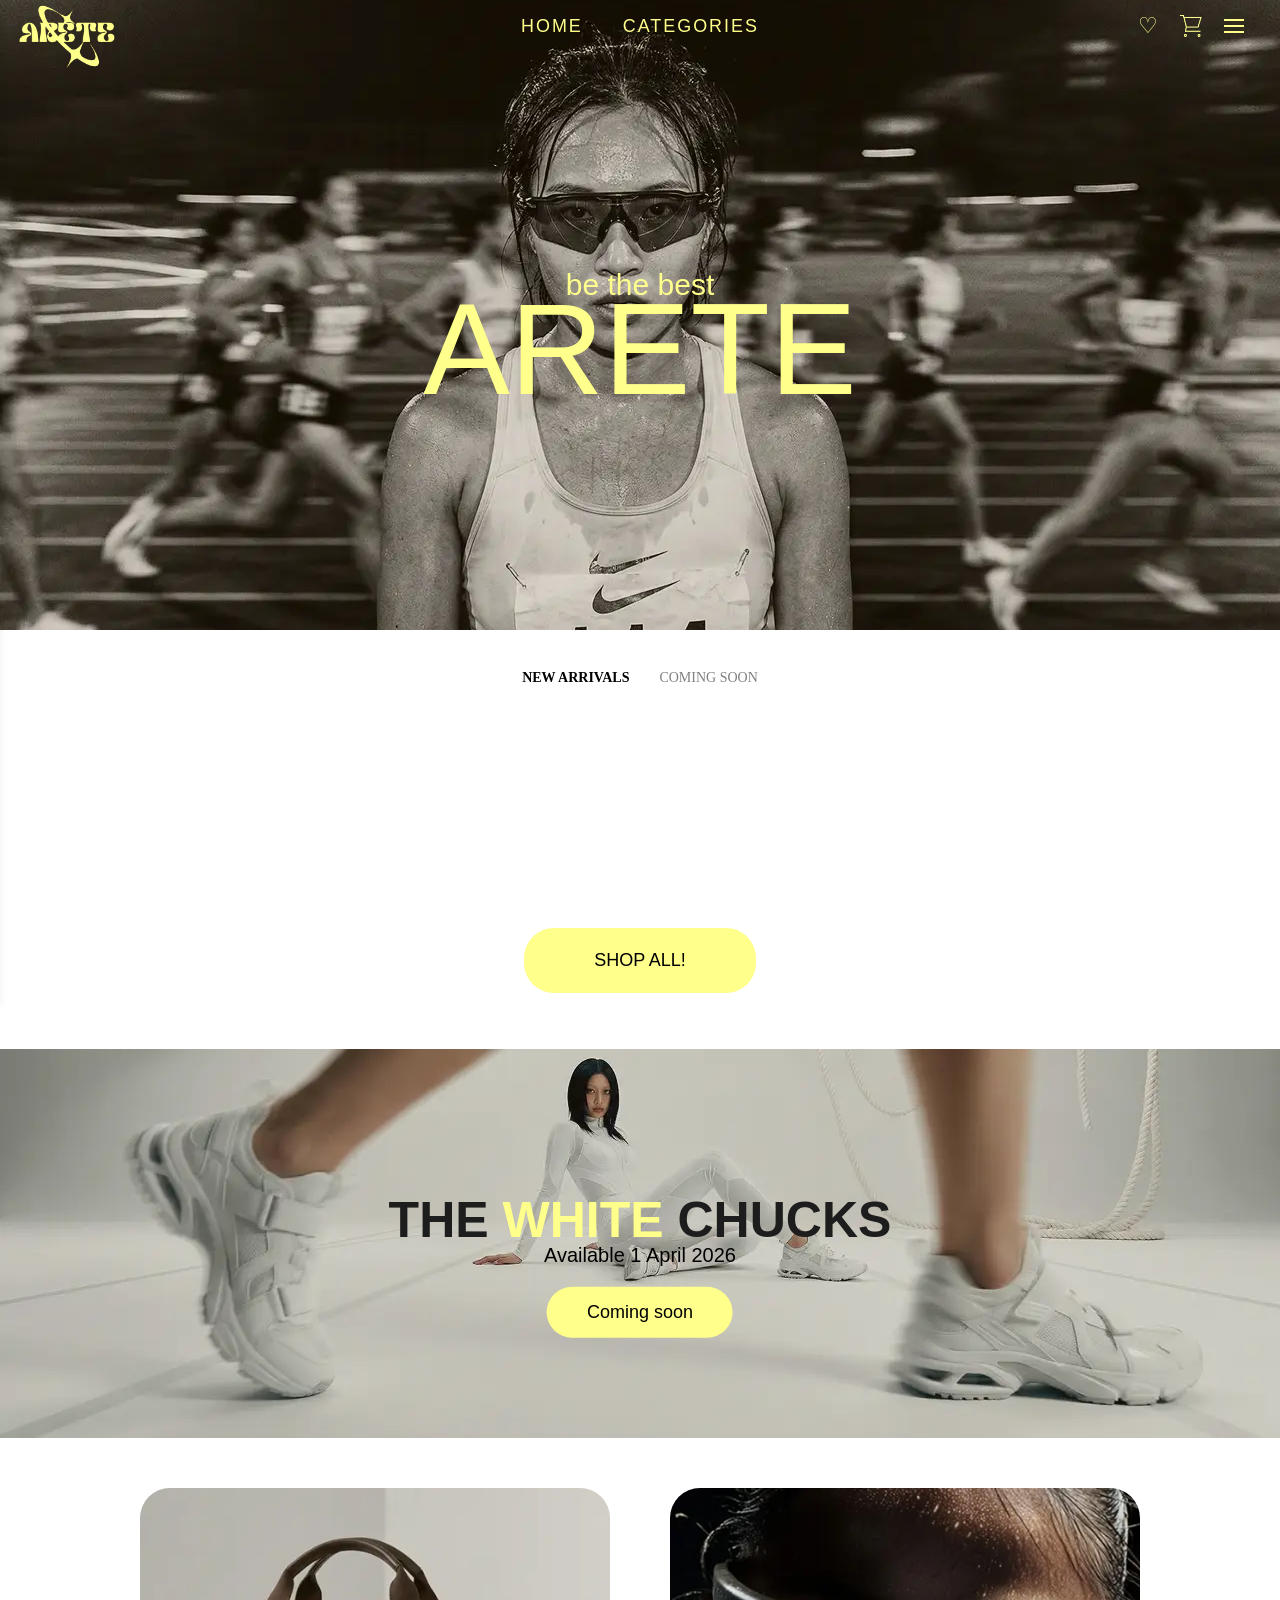
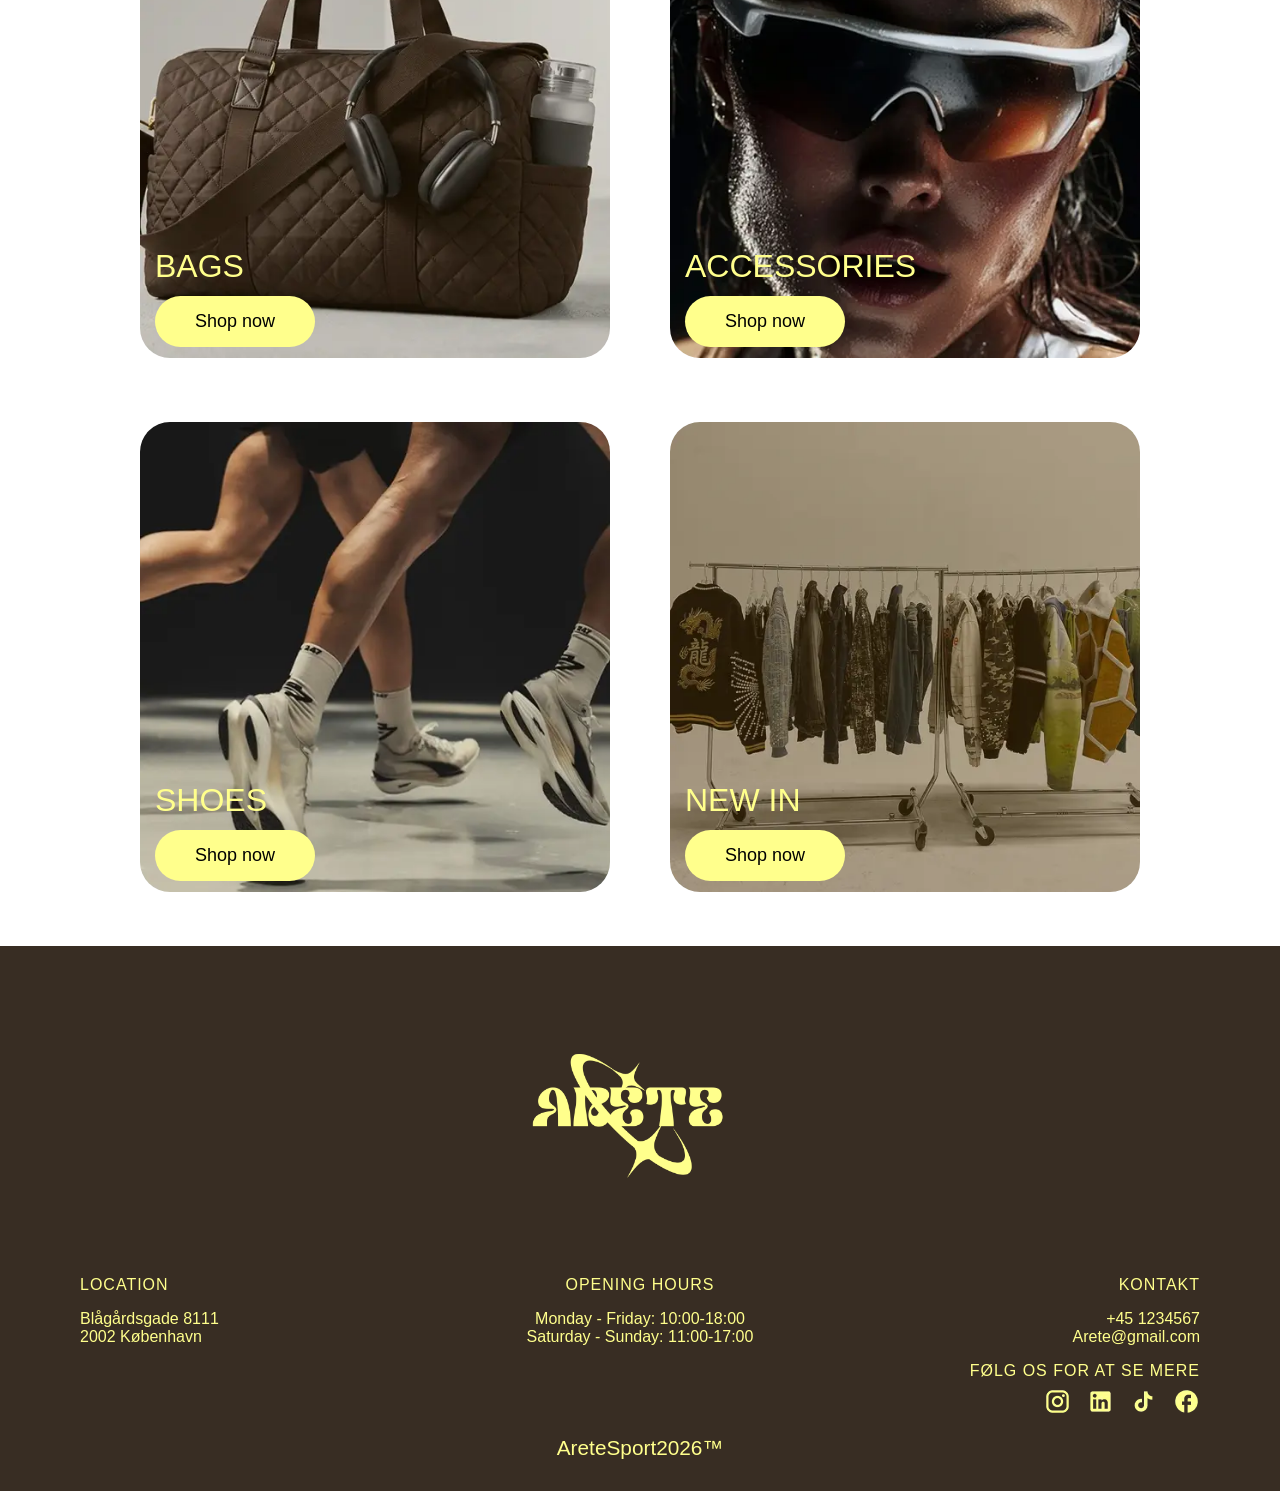
==== index.html @ aaf53ac3 "html maps" ====
<!doctype html>
<html lang="en">
  <head>
    <meta charset="UTF-8" />
    <meta name="viewport" content="width=device-width, initial-scale=1.0" />
    <title>ARETE</title>
    <link rel="icon" type="image/svg+xml" href="/img.categorylist/favicon2.png" />
    <link rel="stylesheet" href="../css/generel.css" />
    <link rel="stylesheet" href="../css/index.css" />
    <link rel="stylesheet" href="../css/cart.css" />
    <link rel="stylesheet" href="../css/favourites.css" />
    <link rel="stylesheet" href="../fonts/AlbertSans-VariableFont_wght.woff" />
    <link rel="stylesheet" href="../fonts/Archivo-VariableFont_wdth,wght.woff" />
    <link rel="stylesheet" href="../fonts/ArchivoBlack-Regular.woff" />
    <link rel="stylesheet" href="../fonts/ArchivoNarrow-VariableFont_wght.woff" />
  </head>
  <body>
    <header>
      <div class="topbar">
        <a class="logo" href="index.html">
          <img src="../img.categorylist/logo4.png" alt="Logo" />
        </a>

        <nav class="main-nav" aria-label="Primær navigation">
          <a href="index.html">HOME</a>
          <a href="categorylist.html">CATEGORIES</a>
        </nav>

        <div class="actions">
          <button id="favorites-icon" class="nav-icon">♡<span class="favorites-bubble">0</span></button>
          <img src="/img.categorylist/Vector_result.webp" alt="kurv" class="icon" />
          <!--  <div id="cart-icon">
            <i class="ri-shopping-cart-2-line"></i>
            <span class="cart-item-count"></span>
          </div> -->

          <button class="burger" id="burgerBtn"><span></span><span></span><span></span></button>
          <div class="burger-dropdown" id="burgerDropdown">
            <a href="index.html">HOME</a>
            <a href="categorylist.html">CATEGORIES</a>
          </div>
        </div>
      </div>
    </header>

    <div class="cart">
      <h2>Your Cart</h2>
      <div class="cart-content">
        <div class="cart-box"></div>
        <div class="total">
          <div class="total-title">Total</div>
          <div class="total-price">DKK,-</div>
        </div>
        <button class="btn-buy">Go to checkout</button>
        <i class="ri-close-line" id="cart-close"></i>
      </div>
    </div>

    <main>
      <section class="hero">
        <img class="heropicture" src="../img.index/landing.webp" />
        <p class="subtitle">be the best</p>
        <h1 class="hero-title">ARETE</h1>
      </section>

      <section class="products">
        <div class="product-tabs">
          <span class="active">NEW ARRIVALS</span>
          <span class="coming-soon">COMING SOON</span>
        </div>

        <div class="product-grid"></div>

        <div class="shop-all">
          <button href="categorylist.html">SHOP ALL!</button>
        </div>
      </section>

      <section class="promo">
        <img class="chucks" src="../img.index/chucks.webp" />
        <div class="promo-indhold">
          <h2 class="chucks-h2">THE <span>WHITE</span> CHUCKS</h2>
          <p class="chucks-p">Available 1 April 2026</p>
          <button href="" class="shop-now">Coming soon</button>
        </div>
      </section>

      <section class="categories">
        <div class="category">
          <img src="../img.index/b1.webp" alt="tasker" />
          <h3>BAGS</h3>
          <!-- <button href="https://www.dr.dk/" class="shop-now">Shop now</button> -->
          <a href="productlist.html?category=womens-bags" class="shop-now">Shop now</a>
        </div>
        <!-- productlist.html?category=womens-bags -->
        <div class="category">
          <img src="../img.index/b2.webp" alt="accessories" />
          <h3>ACCESSORIES</h3>
          <a href="categorylist.html" class="shop-now">Shop now</a>
        </div>

        <div class="category">
          <img src="../img.index/b3.webp" alt="sko" />
          <h3>SHOES</h3>
          <a href="categorylist.html" class="shop-now">Shop now</a>
        </div>

        <div class="category">
          <img src="../img.index/b4.webp" alt="Nye arrivals" />
          <h3>NEW IN</h3>
          <a href="productlist.html?category=sunglasses" class="shop-now">Shop now</a>
        </div>
      </section>
    </main>

    <footer class="footer">
      <!-- <h2 class="footer-title">ARETE</h2> -->
      <img class="footerlogo" src="../img.categorylist/logo4.png" />
      <div class="grid-3">
        <div class="footer-section-location">
          <h3>LOCATION</h3>
          <p>Blågårdsgade 8111<br />2002 København</p>
        </div>
        <div class="footer-section-hours">
          <h3>OPENING HOURS</h3>
          <p>
            Monday - Friday: 10:00-18:00<br />
            Saturday - Sunday: 11:00-17:00
          </p>
        </div>
        <div class="footer-section-contact">
          <h3>KONTAKT</h3>
          <p>+45 1234567<br />Arete@gmail.com</p>

          <h3>FØLG OS FOR AT SE MERE</h3>
          <div class="icons">
            <img src="../icons.footer/insta.webp" />
            <img src="../icons.footer/linkedin.webp" />
            <img src="../icons.footer/tiktok.webp" />
            <img src="../icons.footer/facebook.webp" />
          </div>
        </div>
      </div>
      <p>AreteSport2026™</p>
    </footer>
    <script src="../js/index.js"></script>
    <script src="../js/cart.js"></script>
    <script src="../js/favorite.js"></script>
  </body>
</html>
---- css/generel.css ----
body {
  margin: 0;
}

.footerlogo {
  height: 300px;
}

/* TYPOGRAFI */
h1 {
  font-family: "Archivo Black", sans-serif;
  font-weight: 400;
}
h2 {
  font-family: "Archivo", sans-serif;
  font-weight: 400;
}
h3 {
  font-family: "Archivo Narrow", sans-serif;
  font-weight: 400;
}
p,
a {
  font-family: "Albert Sans", sans-serif;
  font-weight: 400;
}

/* FOOTER */
.footer {
  background: #382d23;
  color: #ffff8c;
  padding: 2rem 1.5rem;
  text-align: center;
}

.footer_title {
  font-size: 40px;
  font-weight: bold;
}

.footer-section {
  margin-bottom: 2rem;
}

.footer h3 {
  margin-bottom: 0.5rem;
  font-size: 1rem;
  letter-spacing: 1px;
}

.footer .brand h2 {
  font-size: 2rem;
  margin-bottom: 0.3rem;
}

.icons {
  display: flex;
  justify-content: center;
  gap: 1rem;
}

.logo img {
  width: 200px;
}

/* DESKTOP */
@media (min-width: 800px) {
  .footer {
    padding: 10px 80px;
    gap: 40px;
  }

  .grid-3 {
    display: grid;
    grid-template-columns: 1fr 1fr 1fr;
  }

  .footer-title {
    font-size: 80px;
    font-weight: bold;
  }

  .footer-section h2 {
    font-size: 2.2rem;
    margin-bottom: 20px;
  }

  .footer-section h3 {
    font-size: 1.1rem;
    margin-bottom: 10px;
  }

  .footer-section p {
    line-height: 1.6;
    font-size: 0.95rem;
  }

  .footer-section-location h2 {
    font-size: 2.5rem;
    margin-bottom: 25px;
  }

  .footer-section-location {
    text-align: start;
  }

  .footer-section-contact,
  .footer-section-social {
    text-align: end;
  }

  .icons {
    justify-content: end;
  }

  .footer > p:last-of-type {
    font-size: 1.3rem;
  }
}

/* MOBIL – SKJUL HOME + CATEGORIES */
@media (max-width: 800px) {
  .main-nav {
    display: none !important;
  }

  .topbar {
    grid-template-columns: auto 1fr auto;
    padding: 10px 20px;
    margin-top: 0;
  }

  .logo img {
    width: 120px;
    margin-left: 0;
    margin-top: 0;
  }

  .actions {
    gap: 12px;
  }
}

/* HEADER – FÆLLES */
.topbar {
  z-index: 2;
  position: absolute;
  inset: 0 0 auto 0;
  display: grid;
  grid-template-columns: 1fr auto 1fr;
  align-items: center;
  padding: 1px 30px;
  margin-top: -60px;
}

.logo img {
  margin-top: 1em;
  width: 150px;
  margin-left: -2em;
}

.main-nav {
  justify-self: center;
  display: flex;
  gap: clamp(16px, 4vw, 40px);
}

.main-nav a {
  color: #ffff8c;
  text-decoration: none;
  font-size: clamp(12px, 1.4vw, 18px);
  letter-spacing: 2px;
}

.actions {
  justify-self: end;
  display: flex;
  align-items: center;
  gap: 16px;
  margin-left: 12.4em;
}

.icon {
  width: 22px;
  height: 22px;
  color: #ffff8c;
}

.nav-icon {
  background: none;
  border: none;
  color: #ffff8c;
  font-size: 22px;
  cursor: pointer;
}

.burger {
  background: transparent;
  border: 0;
  padding: 6px;
  display: inline-flex;
  flex-direction: column;
  gap: 4px;
  cursor: pointer;
  color: #ffff8c;
}

.burger span {
  width: 20px;
  height: 2px;
  background: #ffff8c;
}

.burger-dropdown {
  position: absolute;
  top: 70px;
  right: 0;
  background: #3a2a1a;
  border: 1px solid #ffff8c;
  border-radius: 8px;
  padding: 15px 20px;
  display: none;
  flex-direction: column;
  gap: 12px;
  z-index: 999;
}

.burger-dropdown a {
  color: #ffff8c;
  text-decoration: none;
  font-size: 16px;
}

.burger-dropdown.open {
  display: flex;
  margin-top: 50px;
}
---- css/index.css ----
.hero {
  position: relative;
  height: 70vh;
  display: flex;
  flex-direction: column;
  justify-content: center;
  align-items: center;
  overflow: hidden;
}
.heropicture {
  position: absolute;
  width: 100%;
  height: 100%;
  object-fit: cover;
  top: 0;
  left: 0;
  z-index: -2;
}

.hero-title {
  font-size: 130px;
  color: #ffff8c;
  margin-bottom: -2rem;
}

.subtitle {
  font-size: 30px;
  color: #ffff8c;
  margin-bottom: -4.5em;
}

.products {
  padding: 40px 20px;
  margin-bottom: 1em;
}

.product-tabs {
  display: flex;
  justify-content: center;
  gap: 30px;
  margin-bottom: 30px;
}
.card-info {
  position: absolute;
}
.product-tabs span {
  font-size: 14px;
}
.coming-soon {
  color: gray;
}

.product-tabs .active {
  font-weight: bold;
}

.product-grid {
  display: flex;
  gap: 20px;
  width: 100%;
  overflow-x: auto;
  overflow-y: hidden;
  scroll-snap-type: x mandatory;
  scroll-behavior: smooth;
  scrollbar-width: none;
}
.product-grid::-webkit-scrollbar {
  display: none;
}

.product-card {
  scroll-snap-align: start;
  flex: 0 0 220px;
}
.product-card {
  scroll-snap-align: start;
  flex: 0 0 220px;
  background: white;
  border-radius: 12px;
  padding: 10px;
}

.product-img {
  width: 100%;
  height: 160px;
  background: #ccc;
  margin-bottom: 10px;
}

.seemore {
  background: #ffff8c;
  padding: 10px 20px;
  border-radius: 10px;
  text-decoration: none;
  color: black;
  font-weight: 500;
}
.seemore a {
  margin-top: 2em;
}

.color {
  width: 12px;
  height: 12px;
  border-radius: 50%;
  background: #ccc;
}

.shop-all {
  display: flex;
  justify-content: center;
  margin-top: 2em;
}
.shop-all button {
  background: #ffff8c;
  color: black;
  border: none;
  border-radius: 30px;
  font-size: 18px;
  margin-top: 10em;
}

.promo {
  width: 100%;
  position: relative;
}
.promo-indhold {
  position: absolute;
  top: 50%;
  left: 50%;
  transform: translate(-50%, -50%);
  text-align: center;
}
.chucks {
  width: 100%;
  display: block;
}
.chucks-h2 {
  font-size: 30px;
  font-weight: bold;
  margin-bottom: -5px;
  color: rgb(29, 29, 29);
}
.chucks-h2 span {
  color: #ffff8c;
}
.chucks-p {
  font-size: 20px;
  margin-top: 0;
}
.shop-now {
  background: #ffff8c;
  border: none;
  padding: 15px 40px;
  border-radius: 40px;
  font-size: 18px;
}

.categories {
  display: grid;
  grid-template-columns: 1fr 1fr;
  gap: 20px;
  padding: 40px 20px;
}
.category {
  /* overflow: hidden; */
  position: relative;
  /* height: 350px; */
  text-align: left;
}

.category img {
  width: 100%;
  object-fit: cover;
  border-radius: 30px;
}

.category h3,
.category .shop-now {
  position: absolute;
  left: 15px;
  font-weight: 100;
}
.category h3 {
  bottom: 45px;
  font-size: xx-large;
  color: #ffff8c;
  font-weight: 100;
}

.category .shop-now {
  bottom: 15px;
  text-decoration: none;
  color: black;
  font-weight: 400;
}

@media (min-width: 800px) {
  .product-card {
    flex: 0 0 calc(25% - 15px);
  }
  .footerlogo {
    height: 300px;
  }
  .product-img {
    width: 100%;
    height: 100%;
    background: #ccc;
  }

  .shop-all button {
    cursor: pointer;
    padding: 22px 70px;
  }

  button,
  span {
    cursor: pointer;
  }
  .chucks-h2 {
    font-size: 50px;
  }
  .categories {
    gap: 60px;
    padding: 50px 60px;
    margin-right: 5em;
    margin-left: 5em;
  }

  .category {
    height: 100%;
  }
}
---- css/cart.css ----
#cart-icon {
  position: relative;
  display: flex;
  font-size: 30px;
  cursor: pointer;
  color: #ffff8c;
}
#cart-icon .cart-item-count {
  position: absolute;
  top: 0;
  right: -6px;
  width: 20px;
  height: 20px;
  background: rgb(232, 116, 219);
  border-radius: 50%;
  color: white;
  font-size: 12px;
  display: flex;
  align-items: center;
  justify-content: center;
  visibility: hidden;
}
.product-box .price-box {
  display: flex;
  justify-content: space-between;
  align-items: center;
}

.price-box .price {
  font-size: 18px;
}
.price-box .add-cart {
  padding: 10px;
  font-size: 14px;
  cursor: pointer;
  color: black;
}

.cart {
  position: fixed;
  top: 0;
  right: 100%;
  width: 360px;
  height: 100%;
  background: #fff;
  box-shadow: -2px 0 10px rgba(0, 0, 0, 0.1);
  padding: 65px 20px 40px;
  z-index: 100;
  overflow: auto;
  transition: 0.5s;
}
.cart.active {
  right: 0;
}

.cart-title {
  text-align: center;
  font-size: 30px;
}

.cart-box {
  display: flex;
  align-items: center;
  margin: 20px;
}
.cart-box img {
  width: 120px;
  height: 120px;
  object-fit: cover;
  margin-right: 20px;
}
.cart-detail {
  display: grid;
  gap: 8px;
  margin-right: auto;
}
.cart-product-title {
  font-size: 16px;
  line-height: 1;

  margin-top: 0;
  text-align: start;
}
.cart-price {
  font-weight: 500;
}

.cart-quantity {
  display: flex;
  width: 100px;
  border: 1px solid #999;
  border-radius: 15px;
}
.cart-quantity button {
  background: transparent;
  width: 30px;
  border: none;
  font-size: 20px;
  cursor: pointer;
}
.cart-quantity #decrement {
  color: #999;
}
.cart-quantity .number {
  display: flex;
  justify-content: center;
  align-items: center;
  width: 40px;
  border-left: 1px solid #999;
  border-right: 1px solid #999;
  cursor: default;
}

.cart-remove {
  font-size: 25px;
  cursor: pointer;
}
.total {
  display: flex;
  justify-content: flex-end;
  align-items: center;
  border-top: 1px solid #333;
  margin-top: 20px;
  font-size: 20px;
  font-family: "Archivo", sans-serif;
  font-optical-sizing: auto;
  font-weight: 400;
  font-style: normal;
  font-variation-settings: "wdth" 100;
}

.total-price {
  margin-left: 10px;
  font-weight: 600;
  font-family: "Archivo", sans-serif;
  font-optical-sizing: auto;
  font-weight: 400;
  font-style: normal;
  font-variation-settings: "wdth" 100;
}

.btn-buy {
  display: block;
  padding: 10px 30px;
  background: #fcf9f1;
  border: 0.5px solid black;
  font-size: 13px;
  color: rgb(8, 8, 8);
  border-radius: 20px;
  cursor: pointer;
  margin: 20px auto 0;
  font-family: "Archivo", sans-serif;
  font-optical-sizing: auto;
  font-weight: 400;
  font-style: normal;
  font-variation-settings: "wdth" 100;
}

#cart-close {
  position: absolute;
  top: 20px;
  right: 15px;
  font-size: 35px;
  cursor: pointer;
}
---- css/favourites.css ----
/* ----------------------------------
   FAVORITES PANEL
---------------------------------- */
.favorites {
  position: fixed;
  top: 0;
  right: 100%;
  width: 360px;
  height: 100%;
  background: #fff;
  box-shadow: -2px 0 10px rgba(0, 0, 0, 0.1);
  padding: 65px 20px 40px;
  z-index: 100;
  overflow-y: auto;
  transition: 0.5s ease;
}

.favorites.active {
  right: 0;
}

#favorites-close {
  position: absolute;
  top: 20px;
  right: 15px;
  font-size: 35px;
  cursor: pointer;
}

/* ----------------------------------
   FAVORITE ITEMS
---------------------------------- */
.fav-item {
  display: flex;
  align-items: center;
  gap: 12px;
  margin-bottom: 16px;
  padding: 8px 0;
  border-bottom: 1px solid #ddd;
}

.fav-item img {
  width: 70px;
  height: 70px;
  object-fit: cover;
  border-radius: 6px;
}

.fav-info {
  display: flex;
  flex: 1;
  justify-content: space-between;
}
.fav-info a {
  font-size: 12px;
  font-family: "Archivo", sans-serif;
  border: 1px solid #000;
  padding: 3px 7px;
  text-decoration: none;
  color: #000;
}
.fav-info a:hover {
  background-color: #333;
  color: #fff;
}
.fav-item p {
  margin: 0;
  font-size: 13px;
  font-family: "Archivo", sans-serif;
}

.remove-fav {
  font-size: 22px;
  cursor: pointer;
  color: #333;
  transition: color 0.2s ease;
}

.remove-fav:hover {
  color: #df221f;
}

.no-favorites {
  text-align: center;
  color: #777;
  font-size: 14px;
  margin-top: 20px;
}

/* ----------------------------------
   HEART BUTTON (THE IMPORTANT PART)
---------------------------------- */

/* Default heart */
.favorite-btn {
  color: #bbb;
  cursor: pointer;
  transition:
    color 0.2s ease,
    transform 0.2s ease;
}

/* When favorited — this MUST override everything */
.favorite-btn.favorited,
.img-box i.favorited {
  color: red !important;
}

/* Hover effect */
.img-box i:hover {
  color: #df221f;
}

/* Pop animation */
.favorite-btn.pop {
  transform: scale(1.4);
}

/* ----------------------------------
   BUBBLE COUNTER
---------------------------------- */
#favorites-icon {
  position: relative;
}

.favorites-bubble {
  position: absolute;
  top: -2px;
  right: -6px;
  background: white;
  color: black;
  font-size: 10px;
  font-weight: bold;
  width: 18px;
  height: 18px;
  border-radius: 50%;
  display: none;
  align-items: center;
  justify-content: center;
  pointer-events: none;
}
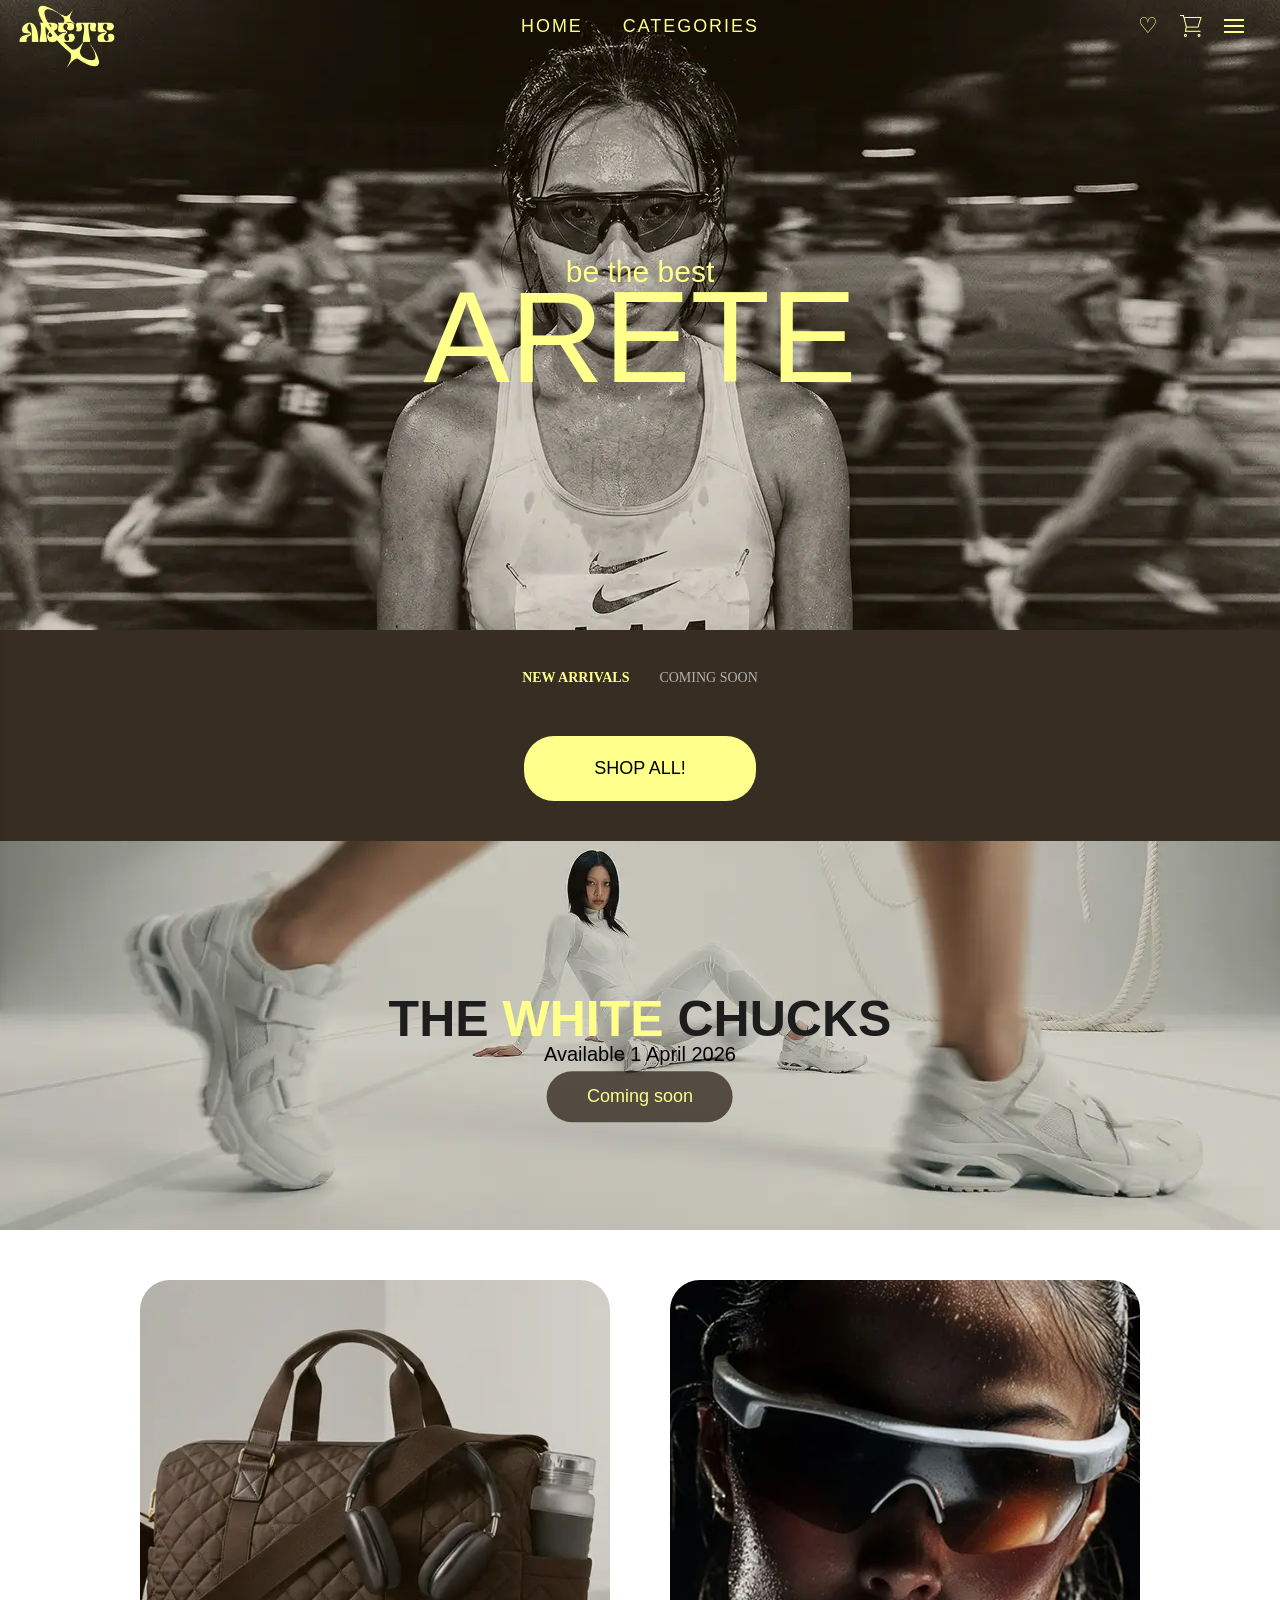
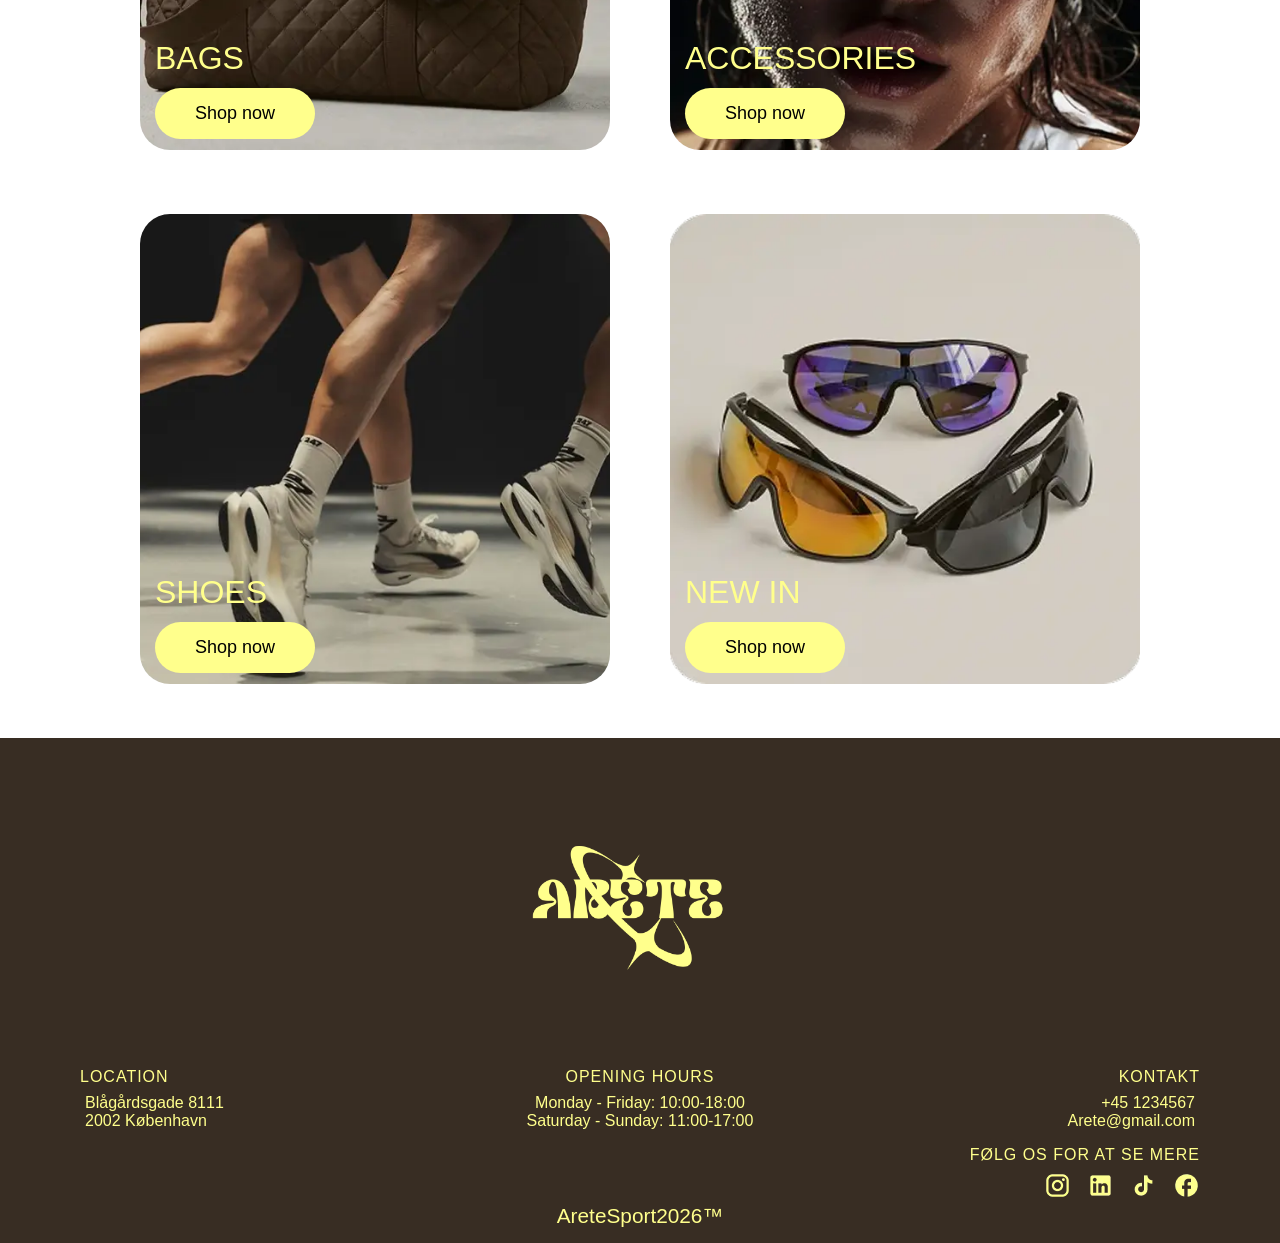
==== commit 8cd69355: "index-done-for-real" ====
--- a/index.html
+++ b/index.html
@@ -106,7 +106,7 @@
         </div>
 
         <div class="category">
-          <img src="../img.index/b4.webp" alt="Nye arrivals" />
+          <img src="img.index/Sunglasses.webp" alt="Nye arrivals" />
           <h3>NEW IN</h3>
           <a href="productlist.html?category=sunglasses" class="shop-now">Shop now</a>
         </div>
@@ -144,7 +144,5 @@
       <p>AreteSport2026™</p>
     </footer>
     <script src="../js/index.js"></script>
-    <script src="../js/cart.js"></script>
-    <script src="../js/favorite.js"></script>
   </body>
 </html>
--- a/css/index.css
+++ b/css/index.css
@@ -29,9 +29,10 @@
   margin-bottom: -4.5em;
 }
 
+/* solbrille produkterne */
 .products {
   padding: 40px 20px;
-  margin-bottom: 1em;
+  background: #382d23;
 }
 
 .product-tabs {
@@ -41,48 +42,71 @@
   margin-bottom: 30px;
 }
 .card-info {
-  position: absolute;
+  /* position: absolute;
+  scroll-snap-align: start; */
+  margin-top: 10px;
+  display: flex;
+  flex-direction: column;
+  gap: 5px;
+}
+.card-info h3,
+p {
+  margin: 5px;
 }
 .product-tabs span {
   font-size: 14px;
 }
 .coming-soon {
-  color: gray;
+  color: #cdcdcdd4;
+}
+.coming-soon:hover {
+  color: aliceblue;
 }
 
 .product-tabs .active {
   font-weight: bold;
+  color: #ffff8c;
+}
+.product-tabs .active:hover {
+  color: yellow;
 }
 
 .product-grid {
   display: flex;
   gap: 20px;
-  width: 100%;
+  /* width: 100%; */
   overflow-x: auto;
-  overflow-y: hidden;
+  /* overflow-y: hidden; */
   scroll-snap-type: x mandatory;
   scroll-behavior: smooth;
   scrollbar-width: none;
+  padding-left: 20px;
+  scroll-padding-left: 20px;
 }
 .product-grid::-webkit-scrollbar {
   display: none;
 }
 
 .product-card {
+  flex: 0 0 75%;
   scroll-snap-align: start;
-  flex: 0 0 220px;
-}
-.product-card {
-  scroll-snap-align: start;
-  flex: 0 0 220px;
+  /* flex: 0 0 220px; */
   background: white;
-  border-radius: 12px;
-  padding: 10px;
+  border-radius: 10px;
+  padding: 12px;
+  border: solid yellow;
+}
+
+.product-img img {
+  width: 100%;
+  height: 260px;
+  object-fit: cover;
+  border-radius: 10px;
 }
 
 .product-img {
   width: 100%;
-  height: 160px;
+  height: 100px;
   background: #ccc;
   margin-bottom: 10px;
 }
@@ -109,7 +133,7 @@
 .shop-all {
   display: flex;
   justify-content: center;
-  margin-top: 2em;
+  margin-top: -10em;
 }
 .shop-all button {
   background: #ffff8c;
@@ -119,6 +143,7 @@
   font-size: 18px;
   margin-top: 10em;
 }
+/* slutningen */
 
 .promo {
   width: 100%;
@@ -131,6 +156,14 @@
   transform: translate(-50%, -50%);
   text-align: center;
 }
+.promo-indhold button {
+  background: #382d23cc;
+  border: none;
+  padding: 15px 40px;
+  border-radius: 40px;
+  font-size: 18px;
+  color: #ffff8c;
+}
 .chucks {
   width: 100%;
   display: block;
@@ -158,7 +191,7 @@
 
 .categories {
   display: grid;
-  grid-template-columns: 1fr 1fr;
+  grid-template-columns: repeat(2, 1fr);
   gap: 20px;
   padding: 40px 20px;
 }
@@ -204,13 +237,17 @@
   }
   .product-img {
     width: 100%;
-    height: 100%;
+    height: 50%;
     background: #ccc;
   }
 
   .shop-all button {
     cursor: pointer;
     padding: 22px 70px;
+  }
+  .shop-all button:hover {
+    background-color: yellow;
+    color: #382d23;
   }
 
   button,
@@ -230,4 +267,8 @@
   .category {
     height: 100%;
   }
-}
+  .shop-now:hover {
+    background-color: #382d23;
+    color: #ffff8c;
+  }
+}
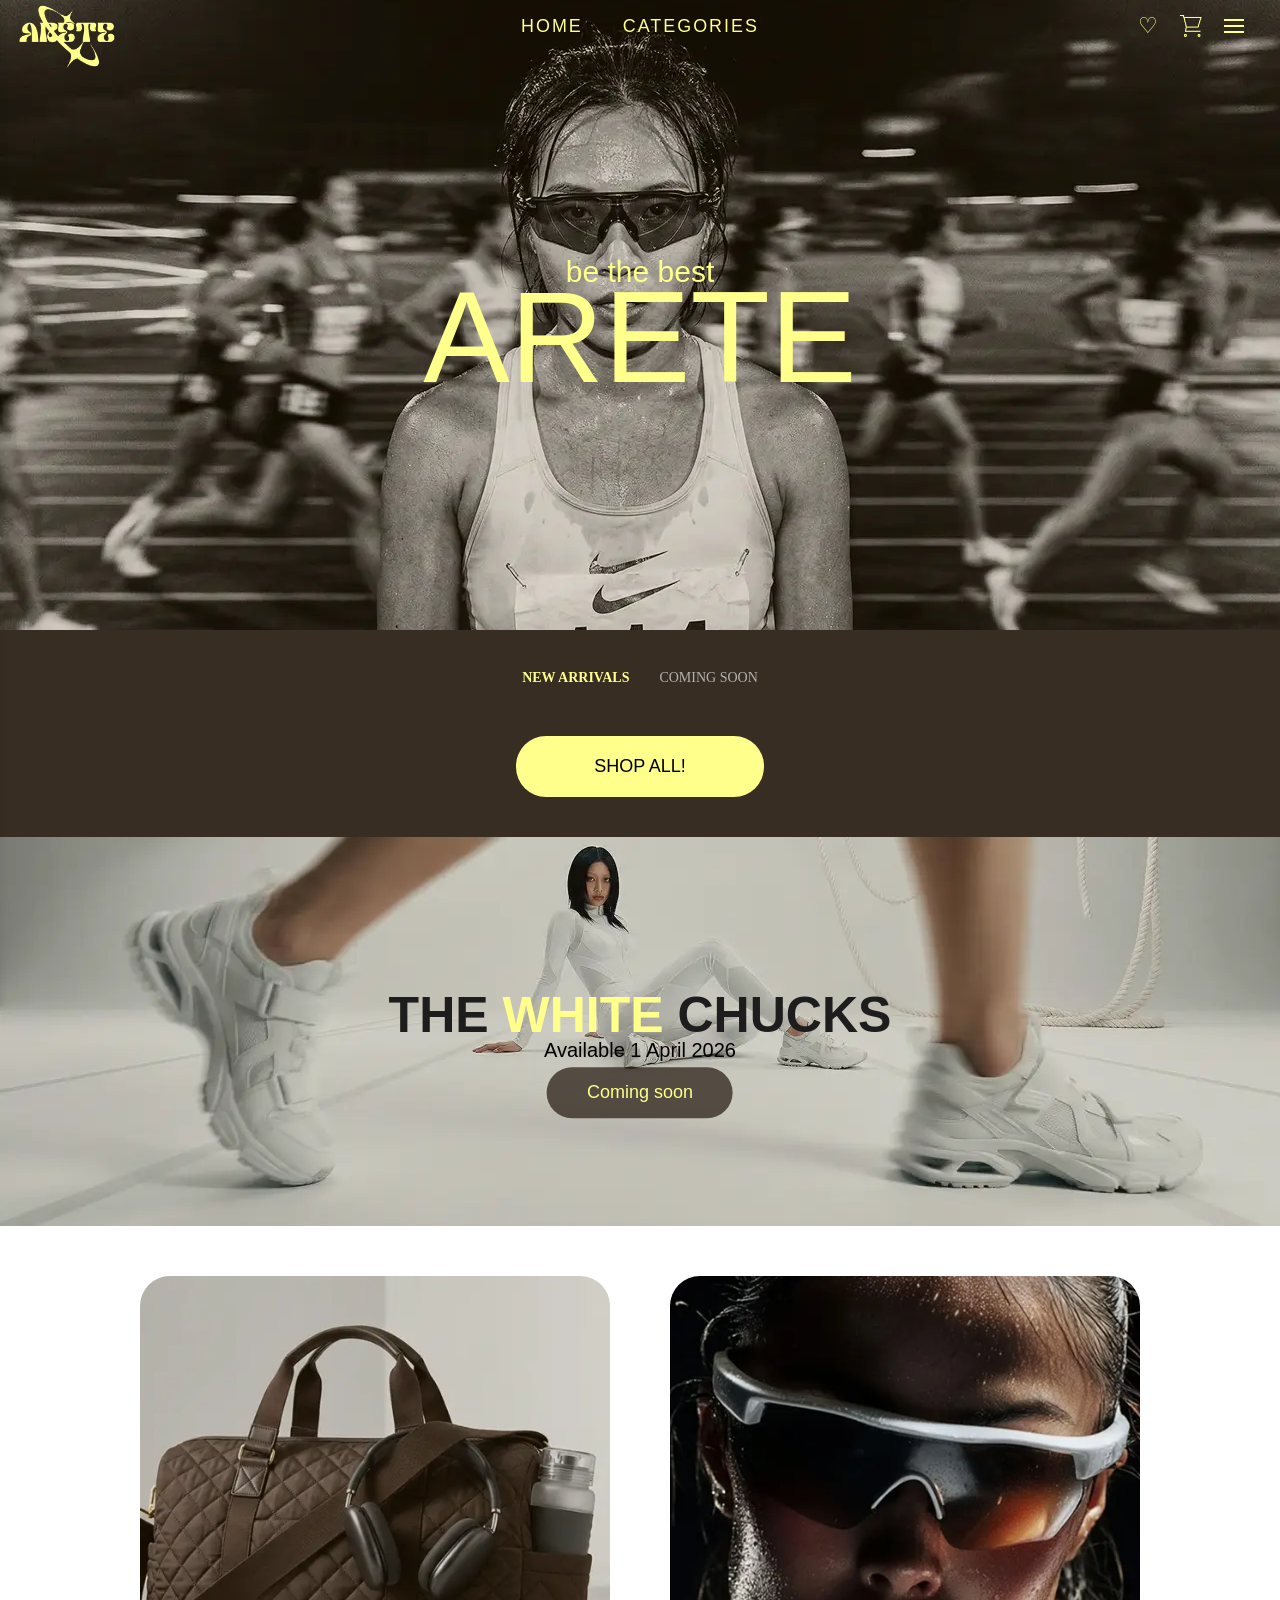
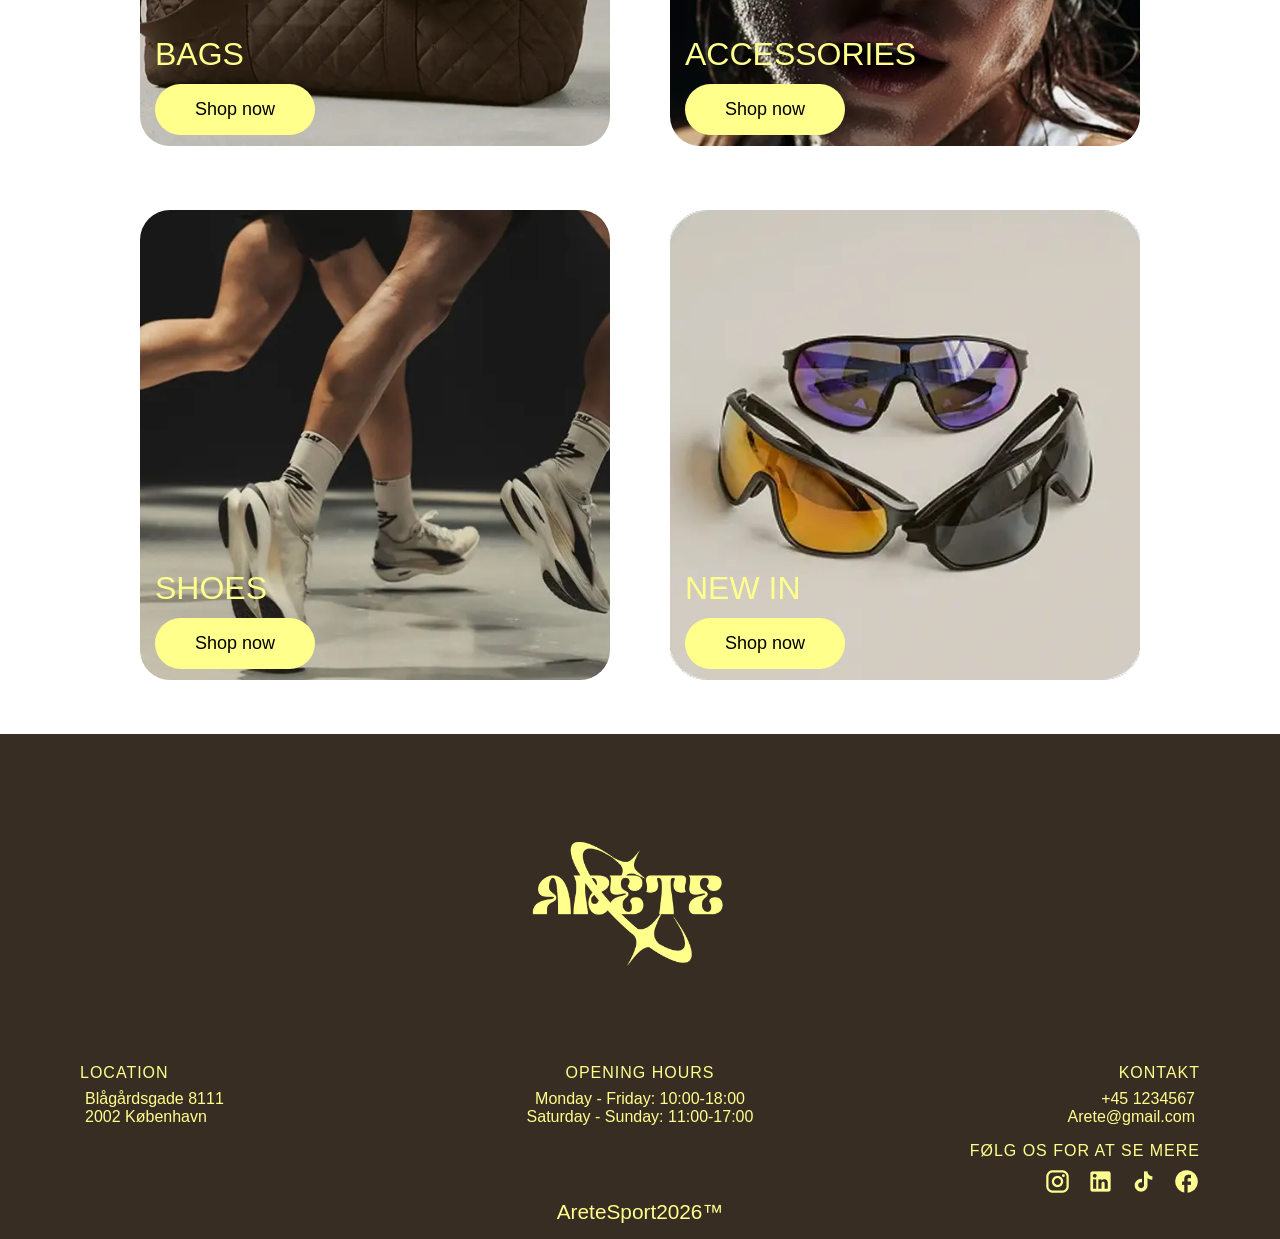
==== commit 8d356266: "test tester om links fungere via pages nu" ====
--- a/index.html
+++ b/index.html
@@ -5,14 +5,14 @@
     <meta name="viewport" content="width=device-width, initial-scale=1.0" />
     <title>ARETE</title>
     <link rel="icon" type="image/svg+xml" href="/img.categorylist/favicon2.png" />
-    <link rel="stylesheet" href="../css/generel.css" />
-    <link rel="stylesheet" href="../css/index.css" />
-    <link rel="stylesheet" href="../css/cart.css" />
-    <link rel="stylesheet" href="../css/favourites.css" />
-    <link rel="stylesheet" href="../fonts/AlbertSans-VariableFont_wght.woff" />
-    <link rel="stylesheet" href="../fonts/Archivo-VariableFont_wdth,wght.woff" />
-    <link rel="stylesheet" href="../fonts/ArchivoBlack-Regular.woff" />
-    <link rel="stylesheet" href="../fonts/ArchivoNarrow-VariableFont_wght.woff" />
+    <link rel="stylesheet" href="/css/generel.css" />
+    <link rel="stylesheet" href="/css/index.css" />
+    <link rel="stylesheet" href="/css/cart.css" />
+    <link rel="stylesheet" href="/css/favourites.css" />
+    <link rel="stylesheet" href="/fonts/AlbertSans-VariableFont_wght.woff" />
+    <link rel="stylesheet" href="/fonts/Archivo-VariableFont_wdth,wght.woff" />
+    <link rel="stylesheet" href="/fonts/ArchivoBlack-Regular.woff" />
+    <link rel="stylesheet" href="/fonts/ArchivoNarrow-VariableFont_wght.woff" />
   </head>
   <body>
     <header>
--- a/css/generel.css
+++ b/css/generel.css
@@ -177,7 +177,7 @@
   display: flex;
   align-items: center;
   gap: 16px;
-  margin-left: 12.4em;
+  margin-left: 13em;
 }
 
 .icon {
--- a/css/index.css
+++ b/css/index.css
@@ -44,7 +44,7 @@
 .card-info {
   /* position: absolute;
   scroll-snap-align: start; */
-  margin-top: 10px;
+  margin-top: 40px;
   display: flex;
   flex-direction: column;
   gap: 5px;
@@ -74,9 +74,7 @@
 .product-grid {
   display: flex;
   gap: 20px;
-  /* width: 100%; */
   overflow-x: auto;
-  /* overflow-y: hidden; */
   scroll-snap-type: x mandatory;
   scroll-behavior: smooth;
   scrollbar-width: none;
@@ -90,7 +88,7 @@
 .product-card {
   flex: 0 0 75%;
   scroll-snap-align: start;
-  /* flex: 0 0 220px; */
+  flex: 0 0 220px;
   background: white;
   border-radius: 10px;
   padding: 12px;
@@ -99,7 +97,7 @@
 
 .product-img img {
   width: 100%;
-  height: 260px;
+  height: 150px;
   object-fit: cover;
   border-radius: 10px;
 }
@@ -142,6 +140,7 @@
   border-radius: 30px;
   font-size: 18px;
   margin-top: 10em;
+  width: 40%;
 }
 /* slutningen */
 
@@ -159,7 +158,7 @@
 .promo-indhold button {
   background: #382d23cc;
   border: none;
-  padding: 15px 40px;
+  padding: 8px 30px;
   border-radius: 40px;
   font-size: 18px;
   color: #ffff8c;
@@ -216,7 +215,7 @@
 }
 .category h3 {
   bottom: 45px;
-  font-size: xx-large;
+  font-size: x-large;
   color: #ffff8c;
   font-weight: 100;
 }
@@ -232,6 +231,9 @@
   .product-card {
     flex: 0 0 calc(25% - 15px);
   }
+  .seemore {
+    width: 30%;
+  }
   .footerlogo {
     height: 300px;
   }
@@ -243,11 +245,26 @@
 
   .shop-all button {
     cursor: pointer;
-    padding: 22px 70px;
+    padding: 20px 60px;
+    width: 20%;
   }
   .shop-all button:hover {
     background-color: yellow;
     color: #382d23;
+  }
+  .promo-indhold button {
+    background: #382d23cc;
+    border: none;
+    padding: 15px 40px;
+    border-radius: 40px;
+    font-size: 18px;
+    color: #ffff8c;
+  }
+  .product-img img {
+    width: 100%;
+    height: 250px;
+    object-fit: cover;
+    border-radius: 10px;
   }
 
   button,
@@ -271,4 +288,10 @@
     background-color: #382d23;
     color: #ffff8c;
   }
-}
+  .category h3 {
+    bottom: 45px;
+    font-size: xx-large;
+    color: #ffff8c;
+    font-weight: 100;
+  }
+}
